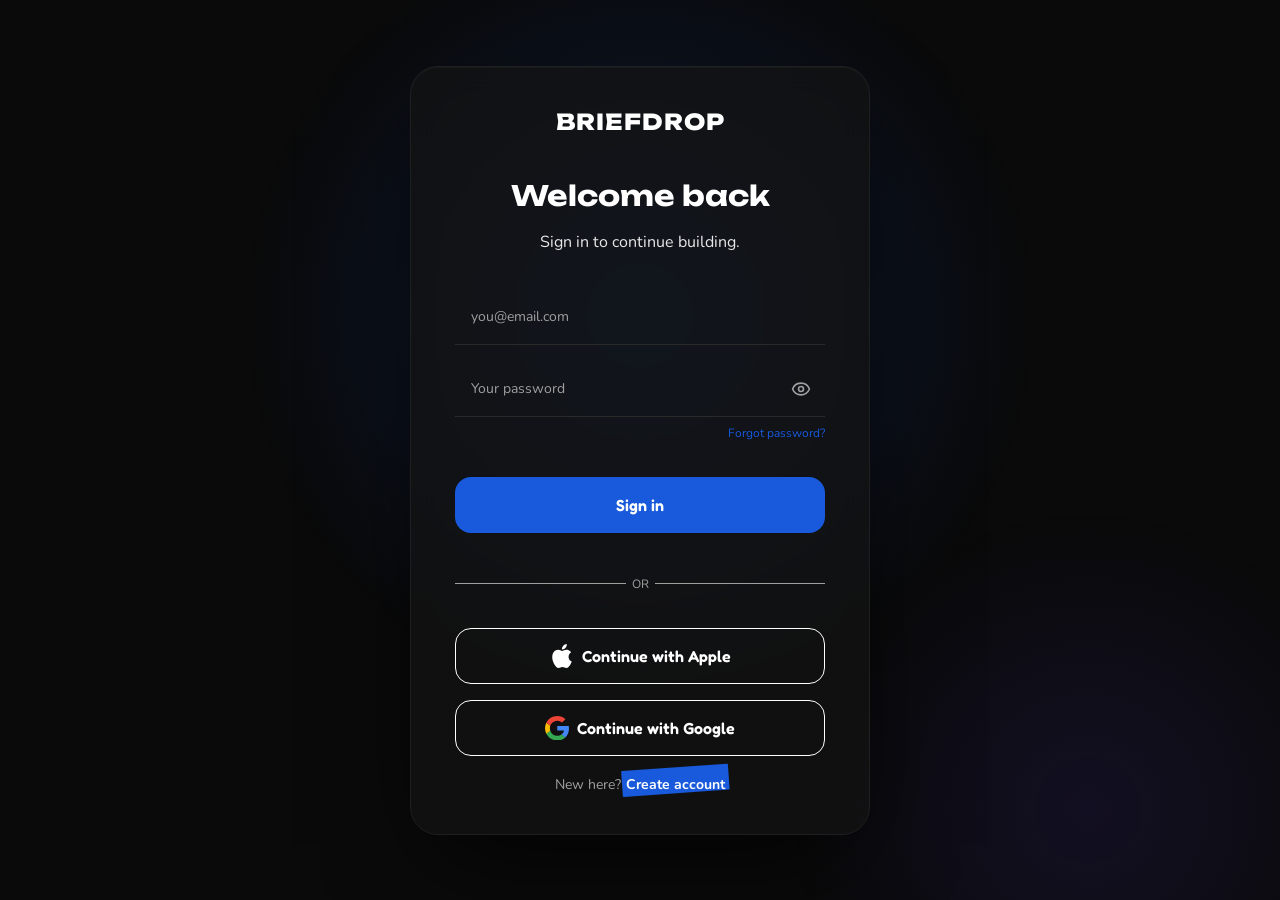
==== signin.html @ 41add2d7 "Add welcome and sign-in pages Co-authored-by: Copilot <223556219+Copilot@users.noreply.github.com>" ====
<!doctype html>
<html lang="en">
<head>
  <meta charset="utf-8">
  <meta name="viewport" content="width=device-width, initial-scale=1, viewport-fit=cover">
  <meta name="theme-color" content="#0a0a0a">
  <title>BriefDrop – Sign in</title>
  <meta name="description" content="Welcome back. Sign in to continue building.">
  <script>document.documentElement.classList.add('js');</script>
  <link rel="preload" href="assets/fonts/unbounded-latin-wght-normal.woff2" as="font" type="font/woff2" crossorigin>
  <link rel="stylesheet" href="fonts.css">
  <link rel="stylesheet" href="signin.css">
  <script src="signin.js" defer></script>
</head>
<body>

  <div class="glow" aria-hidden="true"></div>

  <main class="signin">
    <div class="panel">
      <header class="top" data-in>
        <a class="logo" href="index.html" aria-label="BriefDrop home">BRIEFDROP</a>
      </header>

      <div class="head">
        <h1 class="title">Welcome back</h1>
        <p class="sub" data-in>Sign in to continue building.</p>
      </div>

      <form class="form" id="form" novalidate>
        <div class="field" data-in>
          <label class="field__label" for="email">Email</label>
          <input id="email" name="email" type="email" inputmode="email" autocomplete="email" autocapitalize="none" spellcheck="false"
                 placeholder="you@email.com" aria-describedby="email-err" required>
          <span class="field__bar" aria-hidden="true"></span>
          <p class="field__err" id="email-err" role="alert"></p>
        </div>

        <div class="field" data-in>
          <label class="field__label" for="password">Password</label>
          <input id="password" name="password" type="password" autocomplete="current-password"
                 placeholder="Your password" aria-describedby="password-err" required>
          <button class="field__toggle" type="button" aria-label="Show password" aria-pressed="false"><svg class="eye" viewBox="0 0 24 24" width="20" height="20" fill="none" stroke="currentColor" stroke-width="2" stroke-linecap="round" stroke-linejoin="round" aria-hidden="true" focusable="false"><path d="M2.062 12.348a1 1 0 0 1 0-.696 10.75 10.75 0 0 1 19.876 0 1 1 0 0 1 0 .696 10.75 10.75 0 0 1-19.876 0" /> <circle cx="12" cy="12" r="3" /></svg><svg class="eye-off" viewBox="0 0 24 24" width="20" height="20" fill="none" stroke="currentColor" stroke-width="2" stroke-linecap="round" stroke-linejoin="round" aria-hidden="true" focusable="false"><path d="M10.733 5.076a10.744 10.744 0 0 1 11.205 6.575 1 1 0 0 1 0 .696 10.747 10.747 0 0 1-1.444 2.49" /> <path d="M14.084 14.158a3 3 0 0 1-4.242-4.242" /> <path d="M17.479 17.499a10.75 10.75 0 0 1-15.417-5.151 1 1 0 0 1 0-.696 10.75 10.75 0 0 1 4.446-5.143" /> <path d="m2 2 20 20" /></svg></button>
          <span class="field__bar" aria-hidden="true"></span>
          <p class="field__err" id="password-err" role="alert"></p>
        </div>

        <a class="forgot" href="#" id="forgot" data-in>Forgot password?</a>

        <button class="cta" type="submit" data-in><span class="cta__label">Sign in</span></button>
      </form>

      <div class="or" data-in aria-hidden="true"><span></span><p>OR</p><span></span></div>

      <div class="social" data-in>
        <button class="social__btn" type="button" data-provider="Apple"><svg class="brand" viewBox="0 0 24 24" width="24" height="24" fill="currentColor" aria-hidden="true" focusable="false"><path d="M12.152 6.896c-.948 0-2.415-1.078-3.96-1.04-2.04.027-3.91 1.183-4.961 3.014-2.117 3.675-.546 9.103 1.519 12.09 1.013 1.454 2.208 3.09 3.792 3.039 1.52-.065 2.09-.987 3.935-.987 1.831 0 2.35.987 3.96.948 1.637-.026 2.676-1.48 3.676-2.948 1.156-1.688 1.636-3.325 1.662-3.415-.039-.013-3.182-1.221-3.22-4.857-.026-3.04 2.48-4.494 2.597-4.559-1.429-2.09-3.623-2.324-4.39-2.376-2-.156-3.675 1.09-4.61 1.09zM15.53 3.83c.843-1.012 1.4-2.427 1.245-3.83-1.207.052-2.662.805-3.532 1.818-.78.896-1.454 2.338-1.273 3.714 1.338.104 2.715-.688 3.559-1.701"/></svg><span>Continue with Apple</span></button>
        <button class="social__btn" type="button" data-provider="Google"><svg class="brand" viewBox="0 0 256 256" width="24" height="24" aria-hidden="true" focusable="false"><path fill="#4285f4" d="M255.878 133.451c0-10.734-.871-18.567-2.756-26.69H130.55v48.448h71.947c-1.45 12.04-9.283 30.172-26.69 42.356l-.244 1.622l38.755 30.023l2.685.268c24.659-22.774 38.875-56.282 38.875-96.027"/><path fill="#34a853" d="M130.55 261.1c35.248 0 64.839-11.605 86.453-31.622l-41.196-31.913c-11.024 7.688-25.82 13.055-45.257 13.055c-34.523 0-63.824-22.773-74.269-54.25l-1.531.13l-40.298 31.187l-.527 1.465C35.393 231.798 79.49 261.1 130.55 261.1"/><path fill="#fbbc05" d="M56.281 156.37c-2.756-8.123-4.351-16.827-4.351-25.82c0-8.994 1.595-17.697 4.206-25.82l-.073-1.73L15.26 71.312l-1.335.635C5.077 89.644 0 109.517 0 130.55s5.077 40.905 13.925 58.602z"/><path fill="#eb4335" d="M130.55 50.479c24.514 0 41.05 10.589 50.479 19.438l36.844-35.974C195.245 12.91 165.798 0 130.55 0C79.49 0 35.393 29.301 13.925 71.947l42.211 32.783c10.59-31.477 39.891-54.251 74.414-54.251"/></svg><span>Continue with Google</span></button>
      </div>

      <p class="create" data-in>New here? <a href="#" id="create">Create account</a></p>
    </div>
  </main>

  <div class="toast" id="toast" role="status" aria-live="polite"></div>

</body>
</html>
---- fonts.css ----
/* Self-hosted fonts (latin subset) – no external requests needed */
@font-face { font-family: "Unbounded"; font-style: normal; font-weight: 200 900; font-display: swap;
  src: url("assets/fonts/unbounded-latin-wght-normal.woff2") format("woff2"); }
@font-face { font-family: "Nunito"; font-style: normal; font-weight: 200 1000; font-display: swap;
  src: url("assets/fonts/nunito-latin-wght-normal.woff2") format("woff2"); }
@font-face { font-family: "Fredoka"; font-style: normal; font-weight: 300 700; font-display: swap;
  src: url("assets/fonts/fredoka-latin-wght-normal.woff2") format("woff2"); }
@font-face { font-family: "Inter"; font-style: normal; font-weight: 100 900; font-display: swap;
  src: url("assets/fonts/inter-latin-wght-normal.woff2") format("woff2"); }
@font-face { font-family: "Space Grotesk"; font-style: normal; font-weight: 300 700; font-display: swap;
  src: url("assets/fonts/space-grotesk-latin-wght-normal.woff2") format("woff2"); }
@font-face { font-family: "Gochi Hand"; font-style: normal; font-weight: 400; font-display: swap;
  src: url("assets/fonts/gochi-hand-latin-400-normal.woff2") format("woff2"); }
---- signin.css ----
/* BriefDrop – Sign in (Figma node 251:5310, 402 × 874 mobile).
   Mobile-first; ≥640px the form becomes a centred card on a soft glow. */

:root {
  --bg: #0a0a0a; --white: #fff; --soft: #e8e8e8; --muted: #a0a0a0;
  --primary: #185adb; --ink: #2a2a2a; --surface: #141414; --line: #1f1f1f; --cream: #f9e8c3; --error: #ff6b5b;
  --f-display: "Unbounded", system-ui, sans-serif;
  --f-body: "Nunito", system-ui, sans-serif;
  --f-btn: "Fredoka", "Nunito", system-ui, sans-serif;
  --f-logo: "Orcish", "Unbounded", system-ui, sans-serif;   /* Orcish isn't bundled → Unbounded stands in */
}

*, *::before, *::after { box-sizing: border-box; }
html { -webkit-text-size-adjust: 100%; }
body { margin: 0; min-height: 100dvh; background: var(--bg); color: var(--white); font-family: var(--f-body); -webkit-tap-highlight-color: transparent; }
h1, p { margin: 0; }
a { color: inherit; }
button, input { font: inherit; color: inherit; }
button { background: none; border: 0; padding: 0; cursor: pointer; }
:focus-visible { outline: 2px solid var(--cream); outline-offset: 3px; }

/* ------------------------------------------------------------- layout */
.signin { position: relative; z-index: 1; min-height: 100dvh; display: flex; justify-content: center; overflow-x: clip; }
.panel { width: 100%; max-width: 402px; padding: max(26px, env(safe-area-inset-top)) 24px max(40px, env(safe-area-inset-bottom)); display: flex; flex-direction: column; }
.top { text-align: center; }
.logo { display: inline-block; font-family: var(--f-logo); font-weight: 800; font-size: 22px; line-height: 1; letter-spacing: .88px; text-decoration: none; color: var(--white);
        transition: letter-spacing .3s cubic-bezier(.2,.8,.2,1), color .2s; }
.logo:hover { letter-spacing: 2.4px; color: var(--cream); }

.head { margin-top: 42px; display: flex; flex-direction: column; align-items: center; gap: 8px; text-align: center; }
.title { font-family: var(--f-display); font-weight: 700; font-size: 28px; line-height: 52px; }
.sub { font-size: 16px; line-height: 24px; color: var(--soft); }

.form { margin-top: 53px; display: flex; flex-direction: column; }

/* ------------------------------------------------------------- fields */
.field { position: relative; margin-bottom: 17px; }
.field:nth-child(2) { margin-bottom: 0; }
.field input {
  display: block; width: 100%; height: 55px; padding: 0 16px; border: 0; border-bottom: 1px solid var(--ink); border-radius: 0;
  background: transparent; font-family: var(--f-body); font-size: 14px; color: var(--white); caret-color: var(--primary);
  transition: padding-top .25s cubic-bezier(.2,.8,.2,1), border-color .25s;
}
.field input::placeholder { color: var(--muted); opacity: 1; transition: opacity .2s; }
.field input:focus { outline: none; }
.field:focus-within input, .field.has-value input { padding-top: 15px; }
.field input:-webkit-autofill { -webkit-text-fill-color: #fff; box-shadow: 0 0 0 100px var(--bg) inset; transition: background-color 9999s; }

.field__label {
  position: absolute; left: 16px; top: 8px; font-size: 10px; font-weight: 700; letter-spacing: .6px; text-transform: uppercase; color: var(--muted);
  opacity: 0; transform: translateY(6px); pointer-events: none; transition: opacity .25s, transform .25s cubic-bezier(.2,.8,.2,1), color .2s;
}
.field:focus-within .field__label, .field.has-value .field__label { opacity: 1; transform: none; }
.field:focus-within .field__label { color: var(--primary); }

.field__bar { position: absolute; left: 0; right: 0; bottom: 0; height: 2px; background: var(--primary); transform: scaleX(0); transform-origin: left; transition: transform .4s cubic-bezier(.2,.8,.2,1), background-color .2s; }
.field:focus-within .field__bar { transform: scaleX(1); }

.field__err { position: absolute; left: 16px; top: calc(100% + 3px); font-size: 12px; line-height: 14px; color: var(--error); opacity: 0; transform: translateY(-4px); pointer-events: none; transition: opacity .2s, transform .25s; }
.field.is-invalid .field__err { opacity: 1; transform: none; }
.field.is-invalid input { border-bottom-color: var(--error); }
.field.is-invalid .field__bar { background: var(--error); transform: scaleX(1); }
.field.is-invalid .field__label { color: var(--error); }

.field__toggle { position: absolute; right: 4px; top: 50%; translate: 0 -50%; width: 40px; height: 40px; display: grid; place-items: center; border-radius: 50%; color: var(--muted); transition: color .2s, background-color .2s, transform .2s; }
.field__toggle:hover { color: var(--white); background: rgba(255,255,255,.06); }
.field__toggle:active { transform: scale(.9); }
.field__toggle .eye-off { display: none; }
.field__toggle[aria-pressed="true"] .eye { display: none; }
.field__toggle[aria-pressed="true"] .eye-off { display: block; }
.field:has(.field__toggle) input { padding-right: 52px; }

.forgot { align-self: flex-end; margin-top: 8px; font-size: 12px; line-height: 16px; color: var(--primary); text-decoration: none; position: relative; }
.forgot::after { content: ""; position: absolute; left: 0; right: 0; bottom: -2px; height: 1px; background: currentColor; transform: scaleX(0); transform-origin: right; transition: transform .3s cubic-bezier(.2,.8,.2,1); }
.forgot:hover::after { transform: scaleX(1); transform-origin: left; }

/* ------------------------------------------------------------- buttons */
.cta {
  position: relative; overflow: hidden; isolation: isolate; width: 100%; height: 56px; margin-top: 36px; border-radius: 16px; background: var(--primary); color: var(--white);
  font-family: var(--f-btn); font-weight: 600; font-size: 16px; line-height: normal;
  transition: transform .2s, box-shadow .25s, translate .25s cubic-bezier(.2,.8,.2,1), filter .2s;
}
.cta::after { content: ""; position: absolute; inset: 0; z-index: -1; pointer-events: none; background: linear-gradient(105deg, transparent 35%, rgba(255,255,255,.3) 50%, transparent 65%); transform: translateX(-120%); }
.cta:hover { transform: translateY(-2px); box-shadow: 0 14px 32px -8px rgba(24,90,219,.8); filter: brightness(1.08); }
.cta:hover::after { transform: translateX(120%); transition: transform .7s cubic-bezier(.2,.8,.2,1); }
.cta:active { transform: translateY(1px) scale(.985); }
.cta[disabled] { cursor: progress; }
.cta.is-loading .cta__label::after { content: ""; display: inline-block; width: 1.2em; text-align: left; animation: dots 1s steps(4) infinite; }
@keyframes dots { 0% { content: ""; } 25% { content: "."; } 50% { content: ".."; } 75%, 100% { content: "..."; } }

.or { margin-top: 43px; display: flex; align-items: center; gap: 6px; }
.or span { flex: 1; height: 1px; background: var(--muted); transform: scaleX(1); }
.or p { font-size: 12px; line-height: 16px; color: var(--muted); }

.social { margin-top: clamp(36px, 7vh, 69px); display: flex; flex-direction: column; gap: 16px; }
.social__btn {
  display: flex; align-items: center; justify-content: center; gap: 8px; height: 56px; padding: 0 20px; border: 1.5px solid var(--white); border-radius: 16px;
  font-family: var(--f-btn); font-weight: 600; font-size: 16px; color: var(--white);
  transition: transform .2s, background-color .2s, border-color .2s, box-shadow .25s;
}
.social__btn .brand { flex: none; transition: transform .35s cubic-bezier(.3,1.6,.5,1); }
.social__btn:hover { background: rgba(255,255,255,.07); border-color: var(--cream); transform: translateY(-2px); box-shadow: 0 12px 28px -14px rgba(249,232,195,.5); }
.social__btn:hover .brand { transform: rotate(-12deg) scale(1.15); }
.social__btn:active { transform: scale(.98); }

.create { margin-top: 19px; text-align: center; font-size: 14px; line-height: 19px; color: var(--muted); }
.create a { position: relative; z-index: 0; display: inline-block; padding: 0 1px; font-weight: 700; color: var(--white); text-decoration: none; }
/* highlighter bar behind "Create account" (Figma: blue, rotated −4°) */
.create a::before { content: ""; position: absolute; inset: -4px -3px -3px; z-index: -1; border-radius: 1px; background: var(--primary); transform: rotate(-4deg); transform-origin: left center; transition: transform .35s cubic-bezier(.3,1.4,.5,1); }
.create a:hover::before, .create a:focus-visible::before { transform: rotate(-6deg) scale(1.08, 1.18); }

/* ------------------------------------------------------------- toast */
.toast { position: fixed; left: 50%; bottom: max(24px, env(safe-area-inset-bottom)); z-index: 100; max-width: min(92vw, 420px); padding: 12px 18px; border-radius: 14px;
  background: var(--surface); border: 1px solid rgba(249,232,195,.25); font-size: 14px; line-height: 1.4; color: var(--soft); box-shadow: 0 16px 40px -12px rgba(0,0,0,.8);
  opacity: 0; transform: translate(-50%, 16px); pointer-events: none; transition: opacity .25s, transform .35s cubic-bezier(.3,1.4,.5,1); }
.toast.is-on { opacity: 1; transform: translate(-50%, 0); }

/* ------------------------------------------------------------- motion */
@keyframes fade-up { from { opacity: 0; transform: translateY(16px); } to { opacity: 1; transform: none; } }
@keyframes rise { from { opacity: 0; transform: translateY(.55em) rotate(3deg); } to { opacity: 1; transform: none; } }
@keyframes swipe { from { transform: rotate(-4deg) scaleX(0); } to { transform: rotate(-4deg) scaleX(1); } }
@keyframes draw { from { transform: scaleX(0); } to { transform: scaleX(1); } }

.js [data-in] { animation: fade-up .75s cubic-bezier(.2,.8,.2,1) both; animation-delay: calc(var(--i, 0) * 70ms + 150ms); }
.js .title .w { display: inline-block; animation: rise .8s cubic-bezier(.2,.8,.2,1) both; animation-delay: calc(var(--i, 0) * 90ms + 200ms); }
.js .or span { animation: draw .9s cubic-bezier(.2,.8,.2,1) 1.1s both; }
.js .or span:first-child { transform-origin: right; }
.js .or span:last-child { transform-origin: left; }
.js .create a::before { animation: swipe .55s cubic-bezier(.3,1.2,.5,1) 1.6s both; }

/* ------------------------------------------------------------- card on larger screens */
.glow { display: none; }
@media (min-width: 640px) {
  .glow { display: block; position: fixed; inset: 0; z-index: 0; pointer-events: none;
    background: radial-gradient(640px circle at var(--gx, 50%) var(--gy, 35%), rgba(24,90,219,.22), transparent 62%),
                radial-gradient(500px circle at 85% 90%, rgba(87,57,216,.12), transparent 60%);
    transition: background-position .3s; }
  .signin { align-items: center; padding: 40px 24px; }
  .panel { max-width: 460px; padding: 44px 44px 40px; background: rgba(20,20,20,.72); border: 1px solid var(--line); border-radius: 28px;
    -webkit-backdrop-filter: blur(14px); backdrop-filter: blur(14px); box-shadow: 0 40px 100px -30px rgba(0,0,0,.9), inset 0 1px 0 rgba(255,255,255,.04); }
  .head { margin-top: 34px; }
  .form { margin-top: 36px; }
  .social { margin-top: 36px; }
}

/* short laptop screens: tighten the card so it fits without scrolling */
@media (min-width: 640px) and (max-height: 860px) {
  .signin { padding-block: 20px; }
  .panel { padding-block: 32px 28px; }
  .head { margin-top: 22px; }
  .form { margin-top: 26px; }
  .cta { margin-top: 26px; }
  .or { margin-top: 28px; }
  .social { margin-top: 26px; gap: 12px; }
  .create { margin-top: 16px; }
}

@media (prefers-reduced-motion: reduce) {
  *, *::before, *::after { animation-duration: .01ms !important; animation-iteration-count: 1 !important; animation-delay: 0s !important; transition-duration: .01ms !important; }
}
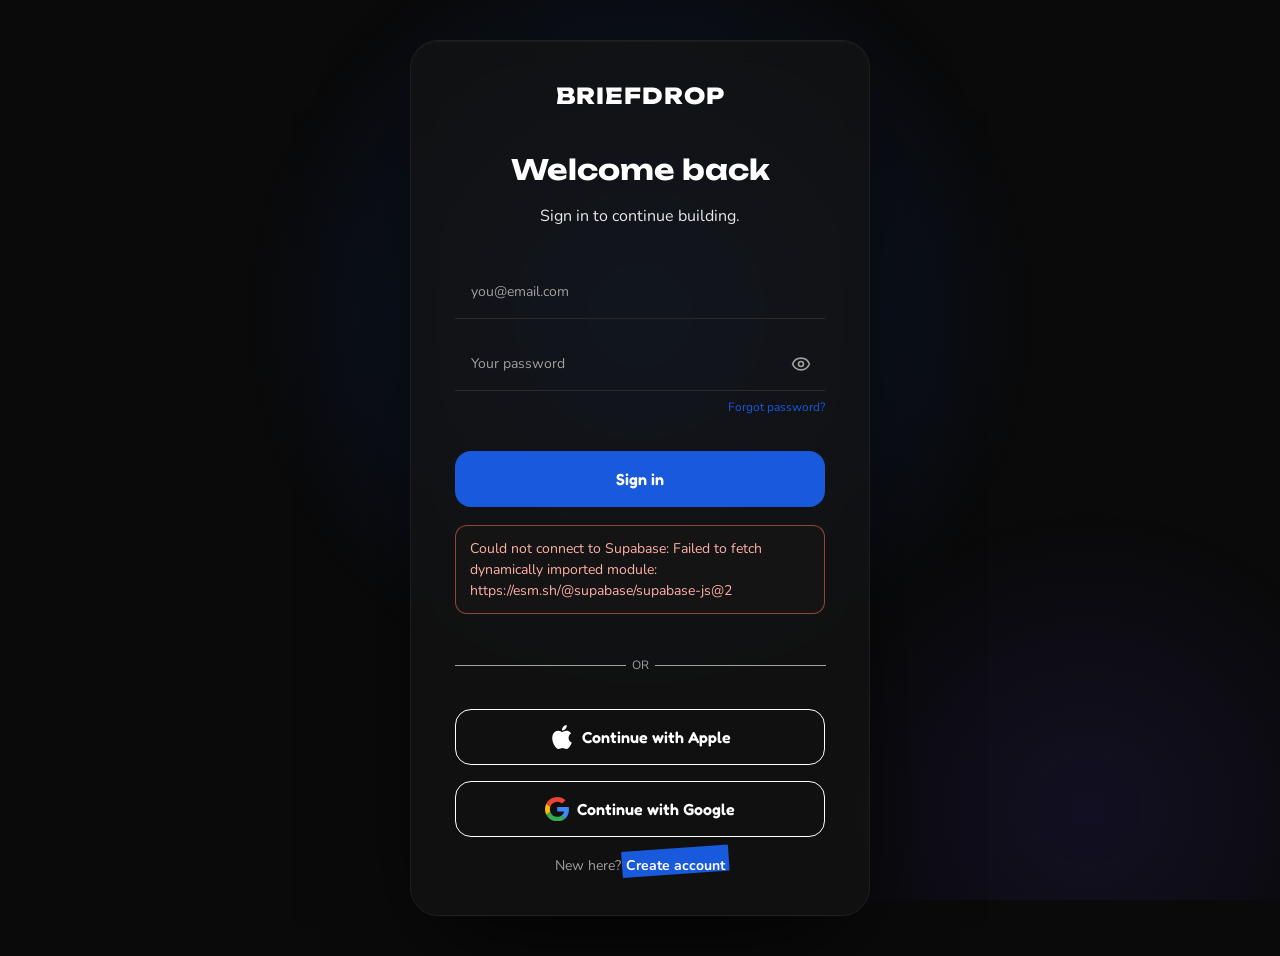
==== commit 00d01643: "Connect Supabase authentication flows Co-authored-by: Copilot <223556219+Copilot@users.noreply.githu" ====
--- a/signin.html
+++ b/signin.html
@@ -10,7 +10,7 @@
   <link rel="preload" href="assets/fonts/unbounded-latin-wght-normal.woff2" as="font" type="font/woff2" crossorigin>
   <link rel="stylesheet" href="fonts.css">
   <link rel="stylesheet" href="signin.css">
-  <script src="signin.js" defer></script>
+  <script type="module" src="signin.js"></script>
 </head>
 <body>
 
@@ -50,6 +50,17 @@
         <button class="cta" type="submit" data-in><span class="cta__label">Sign in</span></button>
       </form>
 
+      <form class="form" id="recovery-form" hidden>
+        <div class="field">
+          <label class="field__label" for="new-password">New password</label>
+          <input id="new-password" name="password" type="password" autocomplete="new-password"
+                 placeholder="At least 8 characters" minlength="8" required>
+          <span class="field__bar" aria-hidden="true"></span>
+        </div>
+        <button class="cta" type="submit"><span class="cta__label">Update password</span></button>
+      </form>
+      <p class="auth-feedback" id="auth-feedback" role="status" aria-live="polite" hidden></p>
+
       <div class="or" data-in aria-hidden="true"><span></span><p>OR</p><span></span></div>
 
       <div class="social" data-in>
@@ -57,11 +68,9 @@
         <button class="social__btn" type="button" data-provider="Google"><svg class="brand" viewBox="0 0 256 256" width="24" height="24" aria-hidden="true" focusable="false"><path fill="#4285f4" d="M255.878 133.451c0-10.734-.871-18.567-2.756-26.69H130.55v48.448h71.947c-1.45 12.04-9.283 30.172-26.69 42.356l-.244 1.622l38.755 30.023l2.685.268c24.659-22.774 38.875-56.282 38.875-96.027"/><path fill="#34a853" d="M130.55 261.1c35.248 0 64.839-11.605 86.453-31.622l-41.196-31.913c-11.024 7.688-25.82 13.055-45.257 13.055c-34.523 0-63.824-22.773-74.269-54.25l-1.531.13l-40.298 31.187l-.527 1.465C35.393 231.798 79.49 261.1 130.55 261.1"/><path fill="#fbbc05" d="M56.281 156.37c-2.756-8.123-4.351-16.827-4.351-25.82c0-8.994 1.595-17.697 4.206-25.82l-.073-1.73L15.26 71.312l-1.335.635C5.077 89.644 0 109.517 0 130.55s5.077 40.905 13.925 58.602z"/><path fill="#eb4335" d="M130.55 50.479c24.514 0 41.05 10.589 50.479 19.438l36.844-35.974C195.245 12.91 165.798 0 130.55 0C79.49 0 35.393 29.301 13.925 71.947l42.211 32.783c10.59-31.477 39.891-54.251 74.414-54.251"/></svg><span>Continue with Google</span></button>
       </div>
 
-      <p class="create" data-in>New here? <a href="#" id="create">Create account</a></p>
+      <p class="create" data-in>New here? <a href="signup.html">Create account</a></p>
     </div>
   </main>
 
-  <div class="toast" id="toast" role="status" aria-live="polite"></div>
-
 </body>
 </html>
--- a/signin.css
+++ b/signin.css
@@ -109,11 +109,10 @@
 .create a::before { content: ""; position: absolute; inset: -4px -3px -3px; z-index: -1; border-radius: 1px; background: var(--primary); transform: rotate(-4deg); transform-origin: left center; transition: transform .35s cubic-bezier(.3,1.4,.5,1); }
 .create a:hover::before, .create a:focus-visible::before { transform: rotate(-6deg) scale(1.08, 1.18); }
 
-/* ------------------------------------------------------------- toast */
-.toast { position: fixed; left: 50%; bottom: max(24px, env(safe-area-inset-bottom)); z-index: 100; max-width: min(92vw, 420px); padding: 12px 18px; border-radius: 14px;
-  background: var(--surface); border: 1px solid rgba(249,232,195,.25); font-size: 14px; line-height: 1.4; color: var(--soft); box-shadow: 0 16px 40px -12px rgba(0,0,0,.8);
-  opacity: 0; transform: translate(-50%, 16px); pointer-events: none; transition: opacity .25s, transform .35s cubic-bezier(.3,1.4,.5,1); }
-.toast.is-on { opacity: 1; transform: translate(-50%, 0); }
+[hidden] { display: none !important; }
+.auth-feedback { margin-top: 18px; padding: 12px 14px; border: 1px solid rgba(249,232,195,.25); border-radius: 12px; background: var(--surface); color: var(--soft); font-size: 14px; line-height: 1.5; overflow-wrap: anywhere; }
+.auth-feedback.is-error { border-color: rgba(255,107,91,.55); color: #ffb0a7; }
+.social__btn:disabled, .forgot[aria-disabled="true"] { opacity: .6; cursor: wait; }
 
 /* ------------------------------------------------------------- motion */
 @keyframes fade-up { from { opacity: 0; transform: translateY(16px); } to { opacity: 1; transform: none; } }
